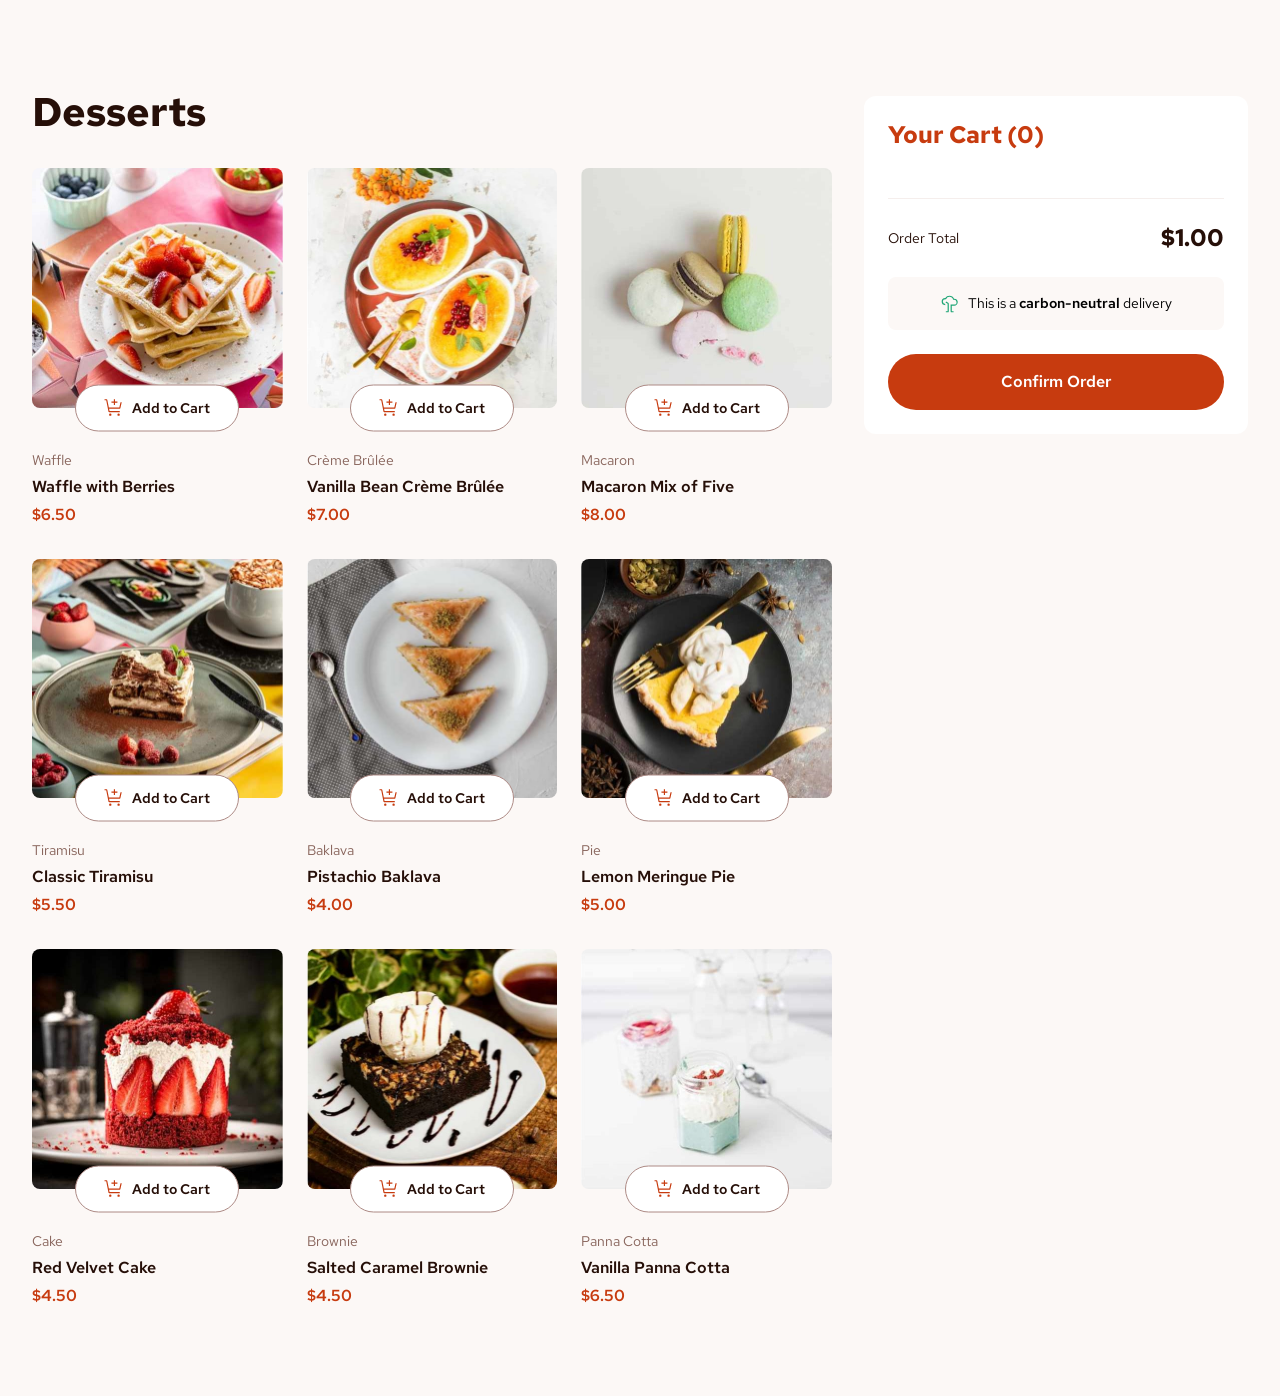
==== src/index.html @ 22eb09ae "feat: add cart added items UI and styles - introduce and add cart added item template html structure" ====
<!DOCTYPE html>
<html lang="en">
  <head>
    <meta charset="UTF-8" />
    <meta name="viewport" content="width=device-width, initial-scale=1.0" />

    <link
      rel="icon"
      type="image/png"
      sizes="32x32"
      href="./assets/images/favicon-32x32.png"
    />
    <link rel="preconnect" href="https://fonts.googleapis.com" />
    <link rel="preconnect" href="https://fonts.gstatic.com" crossorigin />
    <link
      href="https://fonts.googleapis.com/css2?family=Red+Hat+Text:wght@300..700&display=swap"
      rel="stylesheet"
    />
    <link rel="stylesheet" href="reset.css" />
    <link rel="stylesheet" href="style.css" />
    <script src="main.js" defer></script>

    <title>Product list</title>
  </head>
  <body>
    <header>
      <div class="header-bar">
        <h1 class="txt-1">Desserts</h1>
        <button type="button" class="btn-cart txt-3" id="btn-cart">Cart</button>
      </div>
      <section class="cart" id="cart">
        <h2 class="txt-2">Your Cart (<span id="cart-count">0</span>)</h2>
        <div class="empty-placeholder hidden" id="cart-empty-content">
          <img
            src="./assets/images/illustration-empty-cart.svg"
            alt="empty image"
          />
          <p class="txt-4 txt-semi-bold">Your added items will appear here</p>
        </div>
        <div class="cart-content" id="cart-content">
          <div class="items" id="items-container"></div>
          <hr />
          <div class="order-total">
            <span class="txt-4">Order Total</span>
            <span class="txt-2" id="cart-order-total">$1.00</span>
          </div>
          <div class="carbon-info">
            <img
              src="./assets/images/icon-carbon-neutral.svg"
              alt="carbon-neutral icon"
            />
            <p class="txt-4">
              This is a
              <span class="txt-semi-bold">carbon-neutral</span> delivery
            </p>
          </div>
          <button class="confirm-order txt-3" id="btn-confirm-order">
            Confirm Order
          </button>
        </div>
      </section>
    </header>
    <main>
      <div class="desserts-container" id="desserts-container">
      </div>
    </main>
  </body>
</html>
---- src/style.css ----
:root {
  /* Color */
  --color-red: #c73b0f;
  --color-green: #1ea575;
  --color-black: #000;
  --color-white: #fff;
  --color-rose-900: #260f08;
  --color-rose-500: #87635a;
  --color-rose-400: #ad8a85;
  --color-rose-300: #caafa7;
  --color-rose-100: #f5eeec;
  --color-rose-50: #fcf8f6;

  /* Spacing */
  --spacing-50: 0.25rem;
  --spacing-100: 0.5rem;
  --spacing-150: 0.75rem;
  --spacing-200: 1rem;
  --spacing-300: 1.5rem;
  --spacing-400: 2rem;
  --spacing-500: 2.5rem;
  --spacing-1100: 5.5rem;

  /* Font Size */
  --font-size-txt-1: 2.5rem;
  --font-size-txt-2: 1.5rem;
  --font-size-txt-3: 1rem;
  --font-size-txt-4: 0.875rem;

  /* Line Hieght */
  --line-height-txt-1: 1.2;
  --line-height-txt-2: 1.25;
  --line-height-txt-3: 1.5;
  --line-height-txt-4: 1.5;

  /* Font Weight */
  --font-weight-txt-1: 700;
  --font-weight-txt-2: 700;
  --font-weight-txt-3: 600;
  --font-weight-txt-4: 400;
}

:is(.txt-1, .txt-2, .txt-3, .txt-4) {
  font-family: "Red Hat Text", sans-serif;
  font-optical-sizing: auto;
  font-style: normal;
}

.txt-1 {
  font-size: var(--font-size-txt-1);
  font-weight: var(--font-weight-txt-1);
  line-height: var(--line-height-txt-1);
}

.txt-2 {
  font-size: var(--font-size-txt-2);
  font-weight: var(--font-weight-txt-2);
  line-height: var(--line-height-txt-2);
}

.txt-3 {
  font-size: var(--font-size-txt-3);
  font-weight: var(--font-weight-txt-3);
  line-height: var(--line-height-txt-3);
}

.txt-4 {
  font-size: var(--font-size-txt-4);
  font-weight: var(--font-weight-txt-4);
  line-height: var(--line-height-txt-4);
}

.txt-semi-bold {
  font-weight: 600;
}

body {
  padding-block-start: var(--spacing-200);
  background-color: var(--color-rose-50);
}

main,
header {
  max-inline-size: 32rem;
  margin-inline: auto;
  padding-inline: var(--spacing-300);
}

header {
  position: sticky;
  top: 0;
  background-color: var(--color-rose-50);
  z-index: 2;
  padding-block: var(--spacing-100);
}

main {
  padding-block: var(--spacing-300);
}

img {
  inline-size: 100%;
}

.header-bar {
  display: flex;
  justify-content: space-between;
  align-items: center;
}

.btn-cart {
  appearance: none;
  background-color: var(--color-white);
  color: var(--color-rose-900);
  padding: var(--spacing-50) 0.625rem;
  border: 0.0625rem solid var(--color-red);
  border-radius: 0.625rem;
  cursor: pointer;
}

.cart {
  padding: var(--spacing-300);
  background-color: var(--color-white);
  border-radius: 0.75rem;
  margin-block-start: var(--spacing-200);
  display: none;
}

.empty-placeholder {
  padding-block: var(--spacing-200);
  color: var(--color-rose-500);
  display: flex;
  flex-direction: column;
  align-items: center;
  gap: var(--spacing-200);
}

.empty-placeholder > img {
  inline-size: 8rem;
  block-size: 8rem;
}

h1 {
  color: var(--color-rose-900);
}

.cart > h2 {
  color: var(--color-red);
  margin-block-end: var(--spacing-300);
}

.cart-content {
  display: flex;
  flex-direction: column;
  gap: var(--spacing-300);
}

.items {
  display: flex;
  flex-direction: column;
  gap: var(--spacing-200);
}

.added-item {
  display: flex;
  justify-content: space-between;
  align-items: center;
}

.added-item__name {
  color: var(--color-rose-900);
  margin-block-end: var(--spacing-100);
}

.added-item__count {
  color: var(--color-red);
  display: inline-block;
  min-inline-size: 1.3125rem;
}

.added-item__single-price {
  margin-inline: var(--spacing-100);
  color: var(--color-rose-500);
}

.added-item__total-price {
  color: var(--color-rose-500);
}

.btn-cart-remove-item {
  inline-size: 1.25rem;
  block-size: 1.25rem;
  cursor: pointer;
}

.order-total {
  color: var(--color-rose-900);
  display: flex;
  justify-content: space-between;
  align-items: center;
}

.carbon-info {
  padding-block: var(--spacing-200);
  background-color: var(--color-rose-50);
  border-radius: 0.5rem;
  display: flex;
  justify-content: center;
  align-items: center;
  gap: var(--spacing-100);
}

.carbon-info > img {
  inline-size: 1.25rem;
  block-size: 1.25rem;
}

.confirm-order {
  appearance: none;
  padding-block: var(--spacing-200);
  border: none;
  color: var(--color-white);
  background-color: var(--color-red);
  border-radius: 62.4375rem;
  cursor: pointer;
}

hr {
  background-color: var(--color-rose-100);
  border: none;
  block-size: 0.0625rem;
}

.desserts-container {
  display: grid;
  grid-template-columns: 1fr;
  gap: var(--spacing-300);
}

.dessert__img {
  margin-block-end: 2.375rem;
  position: relative;
}

.dessert__img > picture img {
  border-radius: 0.5rem;
}

.btn-add-to-cart {
  appearance: none;
  background-color: var(--color-white);
  color: var(--color-rose-900);
  border: 0.0625rem solid var(--color-rose-400);
  border-radius: 62.4375rem;
  position: absolute;
  left: 50%;
  bottom: 0.25rem;
  transform: translate(-50%, 50%);
  padding: var(--spacing-150) 1.75rem;
  display: flex;
  gap: var(--spacing-100);
  cursor: pointer;
  min-width: 10.25rem;
}

.btn-add-to-cart > img {
  inline-size: 1.25rem;
  block-size: 1.25rem;
}

.btn-item-qty {
  appearance: none;
  background-color: var(--color-red);
  color: var(--color-white);
  border: 0.0625rem solid var(--color-red);
  border-radius: 62.4375rem;
  left: 50%;
  bottom: 0.25rem;
  transform: translate(-50%, 50%);
  padding: var(--spacing-150);
  min-width: 10.25rem;
  position: absolute;
  display: flex;
  justify-content: space-between;
}

.btn-item-qty > img {
  cursor: pointer;
  inline-size: 1.25rem;
  block-size: 1.25rem;
}

.dessert__category {
  color: var(--color-rose-500);
}

.dessert__name {
  color: var(--color-rose-900);
  margin-block: var(--spacing-50);
}

.dessert_price {
  color: var(--color-red);
}

/* Utility */
.hidden {
  display: none;
}

/* Tablet */
@media (min-width: 48em) {
  body {
    padding-block-start: var(--spacing-400);
  }

  main,
  header {
    max-inline-size: 55rem;
    padding-inline: var(--spacing-500);
  }

  main {
    padding-block-end: var(--spacing-500);
  }

  .desserts-container {
    grid-template-columns: 1fr 1fr 1fr;
    column-gap: var(--spacing-300);
    row-gap: var(--spacing-400);
  }
}

/* Desktop */
@media (min-width: 80em) {
  main,
  header {
    max-inline-size: 76rem;
  }

  header {
    padding-inline: unset;
    position: relative;
  }

  main {
    padding-inline: 0 26rem;
    padding-block-end: var(--spacing-1100);
  }

  body {
    padding-block-start: 5rem;
  }

  .cart {
    display: block;
    position: absolute;
    top: 0;
    right: 0;
    inline-size: 24rem;
  }

  .btn-cart {
    display: none;
  }
}
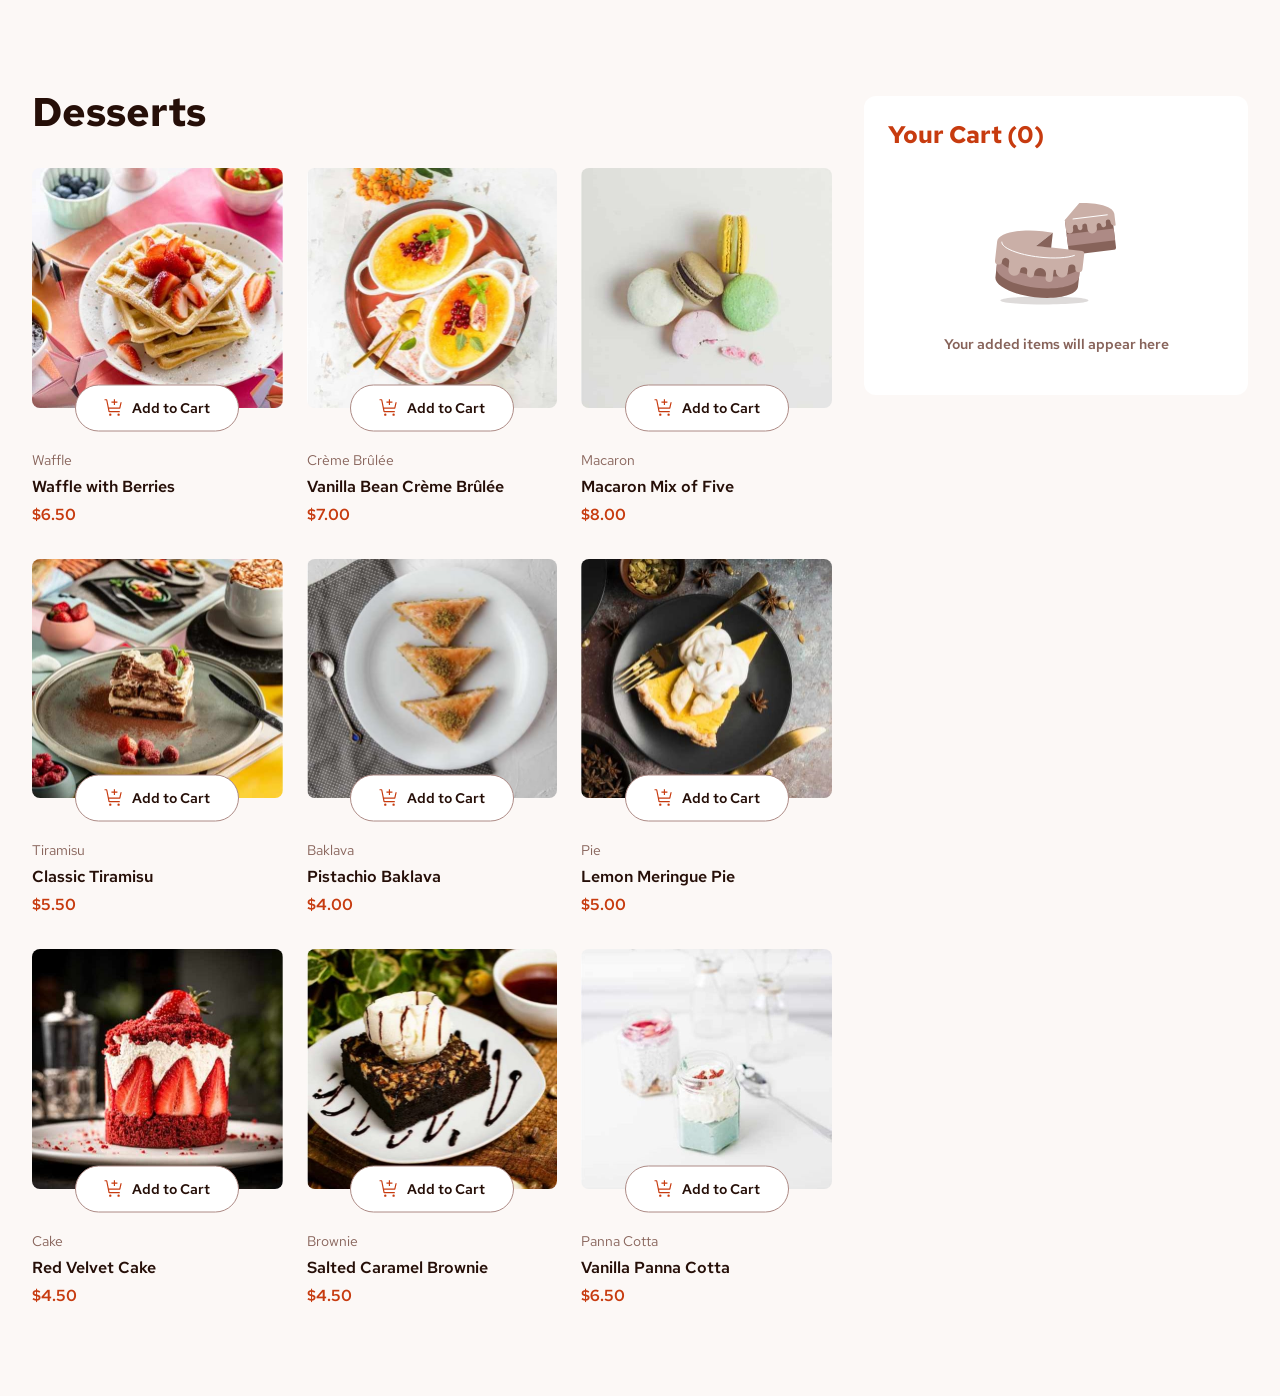
==== commit 51e42c0d: "feat: add updateCartUI functionality - add getTotal, getOrderTotal and getOrderCount functions to sh" ====
--- a/src/index.html
+++ b/src/index.html
@@ -30,14 +30,14 @@
       </div>
       <section class="cart" id="cart">
         <h2 class="txt-2">Your Cart (<span id="cart-count">0</span>)</h2>
-        <div class="empty-placeholder hidden" id="cart-empty-content">
+        <div class="empty-placeholder" id="cart-empty-content">
           <img
             src="./assets/images/illustration-empty-cart.svg"
             alt="empty image"
           />
           <p class="txt-4 txt-semi-bold">Your added items will appear here</p>
         </div>
-        <div class="cart-content" id="cart-content">
+        <div class="cart-content hidden" id="cart-content">
           <div class="items" id="items-container"></div>
           <hr />
           <div class="order-total">
@@ -61,8 +61,7 @@
       </section>
     </header>
     <main>
-      <div class="desserts-container" id="desserts-container">
-      </div>
+      <div class="desserts-container" id="desserts-container"></div>
     </main>
   </body>
 </html>
